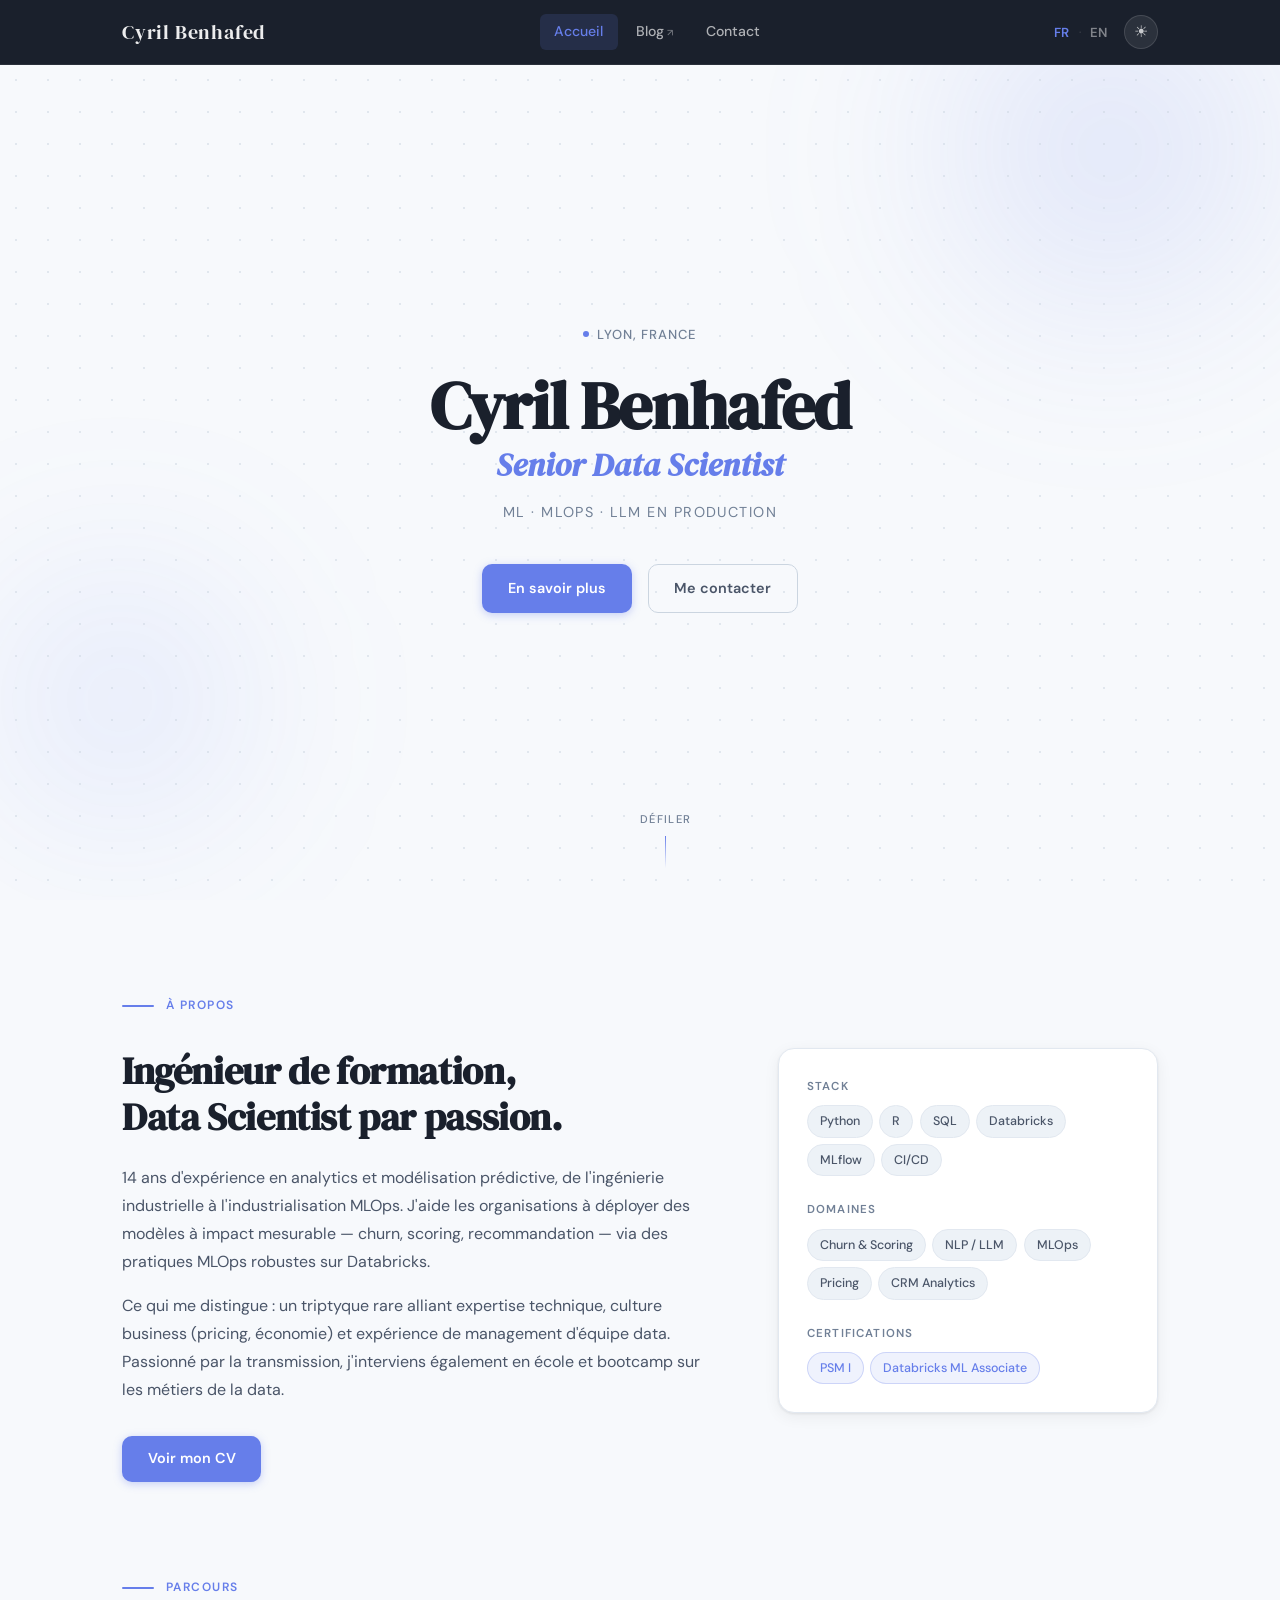
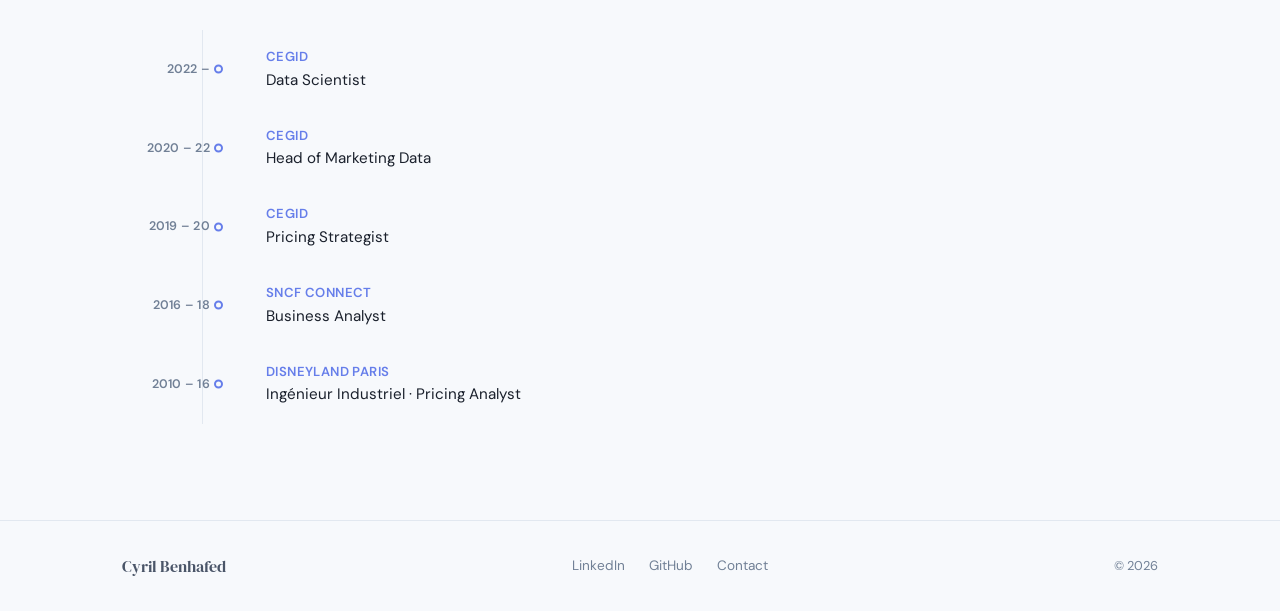
==== index.html @ c1a36646 "feat: website initial (vitrine + CV sources + dev container)" ====
<!DOCTYPE html>
<html lang="fr" data-theme="light">
<head>
  <meta charset="UTF-8">
  <meta name="viewport" content="width=device-width, initial-scale=1.0">
  <title>Cyril Benhafed — Data Scientist</title>
  <link rel="preconnect" href="https://fonts.googleapis.com">
  <link rel="preconnect" href="https://fonts.gstatic.com" crossorigin>
  <link href="https://fonts.googleapis.com/css2?family=DM+Serif+Display:ital@0;1&family=DM+Sans:wght@300;400;500;600&display=swap" rel="stylesheet">
  <link rel="stylesheet" href="styles.css">
</head>
<body>

  <!-- NAV -->
  <nav class="nav" id="navbar">
    <div class="nav-inner">
      <a href="index.html" class="nav-logo">Cyril Benhafed</a>

      <div class="nav-links">
        <a href="index.html" class="nav-link active" data-fr="Accueil" data-en="Home">Accueil</a>
        <a href="https://blog.benhafed.com" class="nav-link nav-link--external" target="_blank" rel="noopener" data-fr="Blog" data-en="Blog">Blog</a>
        <a href="contact.html" class="nav-link" data-fr="Contact" data-en="Contact">Contact</a>
      </div>

      <div class="nav-controls">
        <!-- Lang switcher -->
        <div class="lang-switch">
          <button class="lang-btn active" data-lang="fr" onclick="setLang('fr')">FR</button>
          <span class="lang-sep">·</span>
          <button class="lang-btn" data-lang="en" onclick="setLang('en')">EN</button>
        </div>

        <!-- Theme toggle -->
        <button class="theme-toggle" onclick="toggleTheme()" aria-label="Toggle theme">
          <span class="theme-icon theme-icon--light">☀︎</span>
          <span class="theme-icon theme-icon--dark">☽</span>
        </button>

        <!-- Mobile menu -->
        <button class="burger" onclick="toggleMenu()" aria-label="Menu">
          <span></span><span></span><span></span>
        </button>
      </div>
    </div>

    <!-- Mobile dropdown -->
    <div class="mobile-menu" id="mobileMenu">
      <a href="index.html" class="mobile-link active" data-fr="Accueil" data-en="Home">Accueil</a>
      <a href="https://blog.benhafed.com" class="mobile-link" target="_blank" rel="noopener" data-fr="Blog" data-en="Blog">Blog ↗</a>
      <a href="contact.html" class="mobile-link" data-fr="Contact" data-en="Contact">Contact</a>
    </div>
  </nav>

  <!-- HERO -->
  <section class="hero">
    <div class="hero-bg">
      <div class="hero-orb hero-orb--1"></div>
      <div class="hero-orb hero-orb--2"></div>
      <div class="hero-grid"></div>
    </div>

    <div class="hero-content">
      <div class="hero-eyebrow">
        <span class="eyebrow-dot"></span>
        <span data-fr="Lyon, France" data-en="Lyon, France">Lyon, France</span>
      </div>

      <h1 class="hero-title">
        <span class="hero-name">Cyril Benhafed</span>
        <span class="hero-role" data-fr="Senior Data Scientist" data-en="Senior Data Scientist">Senior Data Scientist</span>
      </h1>

      <p class="hero-sub" data-fr="ML · MLOps · LLM en production" data-en="ML · MLOps · LLMs in production">ML · MLOps · LLM en production</p>

      <div class="hero-cta">
        <a href="#about" class="btn btn--primary" data-fr="En savoir plus" data-en="Learn more">En savoir plus</a>
        <a href="contact.html" class="btn btn--ghost" data-fr="Me contacter" data-en="Get in touch">Me contacter</a>
      </div>
    </div>

    <div class="hero-scroll">
      <span data-fr="Défiler" data-en="Scroll">Défiler</span>
      <div class="scroll-line"></div>
    </div>
  </section>

  <!-- ABOUT -->
  <section class="about" id="about">
    <div class="container">

      <div class="section-label">
        <span class="label-line"></span>
        <span data-fr="À propos" data-en="About">À propos</span>
      </div>

      <div class="about-grid">
        <div class="about-main">
          <h2 class="about-title" data-fr="Ingénieur de formation,<br>Data Scientist par passion." data-en="Engineer by training,<br>Data Scientist by passion.">
            Ingénieur de formation,<br>Data Scientist par passion.
          </h2>

          <div class="about-text">
            <p data-fr="14 ans d'expérience en analytics et modélisation prédictive, de l'ingénierie industrielle à l'industrialisation MLOps. J'aide les organisations à déployer des modèles à impact mesurable — churn, scoring, recommandation — via des pratiques MLOps robustes sur Databricks."
               data-en="14 years of experience in analytics and predictive modeling, from industrial engineering to MLOps industrialization. I help organizations deploy models with measurable impact — churn, scoring, recommender systems — through robust MLOps practices on Databricks.">
              14 ans d'expérience en analytics et modélisation prédictive, de l'ingénierie industrielle à l'industrialisation MLOps. J'aide les organisations à déployer des modèles à impact mesurable — churn, scoring, recommandation — via des pratiques MLOps robustes sur Databricks.
            </p>
            <p data-fr="Ce qui me distingue : un triptyque rare alliant expertise technique, culture business (pricing, économie) et expérience de management d'équipe data. Passionné par la transmission, j'interviens également en école et bootcamp sur les métiers de la data."
               data-en="What sets me apart: a rare combination of technical expertise, business culture (pricing, economics) and data team management experience. Passionate about knowledge sharing, I also teach in engineering schools and bootcamps.">
              Ce qui me distingue : un triptyque rare alliant expertise technique, culture business (pricing, économie) et expérience de management d'équipe data. Passionné par la transmission, j'interviens également en école et bootcamp sur les métiers de la data.
            </p>
          </div>

          <a href="cv/index.html" class="btn btn--primary" data-fr="Voir mon CV" data-en="View my CV">Voir mon CV</a>
        </div>

        <div class="about-sidebar">
          <div class="pill-group">
            <div class="pill-section">
              <div class="pill-label" data-fr="Stack" data-en="Stack">Stack</div>
              <div class="pills">
                <span class="pill">Python</span>
                <span class="pill">R</span>
                <span class="pill">SQL</span>
                <span class="pill">Databricks</span>
                <span class="pill">MLflow</span>
                <span class="pill">CI/CD</span>
              </div>
            </div>
            <div class="pill-section">
              <div class="pill-label" data-fr="Domaines" data-en="Domains">Domaines</div>
              <div class="pills">
                <span class="pill">Churn & Scoring</span>
                <span class="pill">NLP / LLM</span>
                <span class="pill">MLOps</span>
                <span class="pill">Pricing</span>
                <span class="pill">CRM Analytics</span>
              </div>
            </div>
            <div class="pill-section">
              <div class="pill-label" data-fr="Certifications" data-en="Certifications">Certifications</div>
              <div class="pills">
                <span class="pill pill--accent">PSM I</span>
                <span class="pill pill--accent">Databricks ML Associate</span>
              </div>
            </div>
          </div>
        </div>
      </div>

      <!-- Timeline -->
      <div class="timeline-section">
        <div class="section-label">
          <span class="label-line"></span>
          <span data-fr="Parcours" data-en="Career">Parcours</span>
        </div>
        <div class="timeline">
          <div class="timeline-item">
            <div class="timeline-year">2022 –</div>
            <div class="timeline-body">
              <div class="timeline-co">Cegid</div>
              <div class="timeline-role" data-fr="Data Scientist" data-en="Data Scientist">Data Scientist</div>
            </div>
          </div>
          <div class="timeline-item">
            <div class="timeline-year">2020 – 22</div>
            <div class="timeline-body">
              <div class="timeline-co">Cegid</div>
              <div class="timeline-role" data-fr="Head of Marketing Data" data-en="Head of Marketing Data">Head of Marketing Data</div>
            </div>
          </div>
          <div class="timeline-item">
            <div class="timeline-year">2019 – 20</div>
            <div class="timeline-body">
              <div class="timeline-co">Cegid</div>
              <div class="timeline-role" data-fr="Pricing Strategist" data-en="Pricing Strategist">Pricing Strategist</div>
            </div>
          </div>
          <div class="timeline-item">
            <div class="timeline-year">2016 – 18</div>
            <div class="timeline-body">
              <div class="timeline-co">SNCF Connect</div>
              <div class="timeline-role" data-fr="Business Analyst" data-en="Business Analyst">Business Analyst</div>
            </div>
          </div>
          <div class="timeline-item">
            <div class="timeline-year">2010 – 16</div>
            <div class="timeline-body">
              <div class="timeline-co">Disneyland Paris</div>
              <div class="timeline-role" data-fr="Ingénieur Industriel · Pricing Analyst" data-en="Industrial Engineer · Pricing Analyst">Ingénieur Industriel · Pricing Analyst</div>
            </div>
          </div>
        </div>
      </div>

    </div>
  </section>

  <!-- FOOTER -->
  <footer class="footer">
    <div class="container footer-inner">
      <span class="footer-name">Cyril Benhafed</span>
      <div class="footer-links">
        <a href="https://www.linkedin.com/in/cyril-benhafed/" target="_blank" rel="noopener">LinkedIn</a>
        <a href="https://github.com/cyrilbenhafed" target="_blank" rel="noopener">GitHub</a>
        <a href="contact.html" data-fr="Contact" data-en="Contact">Contact</a>
      </div>
      <span class="footer-copy">© 2026</span>
    </div>
  </footer>

  <script src="main.js"></script>
</body>
</html>
---- styles.css ----
/* ============================================
   benhafed.com — styles.css
   Palette : slate/indigo · DM Serif + DM Sans
   ============================================ */

/* ---- CSS Variables ---- */
:root {
  /* Light mode (default) */
  --bg:         #f7f9fc;
  --bg-2:       #edf2f7;
  --bg-card:    #ffffff;
  --text:       #1a202c;
  --text-2:     #4a5568;
  --text-3:     #718096;
  --accent:     #667eea;
  --accent-2:   #4a6cf7;
  --accent-rgb: 102, 126, 234;
  --border:     #cbd5e0;
  --border-2:   #e2e8f0;
  --shadow:     0 1px 3px rgba(0,0,0,0.08), 0 4px 16px rgba(0,0,0,0.06);
  --shadow-lg:  0 8px 32px rgba(0,0,0,0.10);

  /* Shared */
  --radius:     10px;
  --radius-lg:  16px;
  --transition: 0.22s ease;
  --max-w:      1100px;
}

[data-theme="dark"] {
  --bg:         #1a202c;
  --bg-2:       #2d3748;
  --bg-card:    #242c3a;
  --text:       #f7fafc;
  --text-2:     #cbd5e0;
  --text-3:     #718096;
  --accent:     #667eea;
  --accent-2:   #76e4f7;
  --accent-rgb: 102, 126, 234;
  --border:     #4a5568;
  --border-2:   #2d3748;
  --shadow:     0 1px 3px rgba(0,0,0,0.3), 0 4px 16px rgba(0,0,0,0.2);
  --shadow-lg:  0 8px 32px rgba(0,0,0,0.35);
}

/* ---- Reset ---- */
*, *::before, *::after { box-sizing: border-box; margin: 0; padding: 0; }

html { scroll-behavior: smooth; }

body {
  font-family: 'DM Sans', -apple-system, sans-serif;
  background: var(--bg);
  color: var(--text);
  line-height: 1.65;
  transition: background var(--transition), color var(--transition);
  overflow-x: hidden;
}

a { color: inherit; text-decoration: none; }
img { max-width: 100%; display: block; }

/* ---- Container ---- */
.container {
  width: 100%;
  max-width: var(--max-w);
  margin: 0 auto;
  padding: 0 2rem;
}

/* ============================================
   NAV  — toujours dark (fil rouge blog + CV)
   ============================================ */
.nav {
  position: fixed;
  top: 0; left: 0; right: 0;
  z-index: 100;
  background: #1a202c;
  border-bottom: 1px solid rgba(255,255,255,0.07);
  transition: box-shadow var(--transition);
}

.nav.scrolled {
  box-shadow: 0 2px 16px rgba(0,0,0,0.35);
}

.nav-inner {
  max-width: var(--max-w);
  margin: 0 auto;
  padding: 0 2rem;
  height: 64px;
  display: flex;
  align-items: center;
  justify-content: space-between;
  gap: 2rem;
}

.nav-logo {
  font-family: 'DM Serif Display', serif;
  font-size: 1.25rem;
  color: #ffffff;
  letter-spacing: 0.04em;
  flex-shrink: 0;
  opacity: 0.92;
  transition: opacity var(--transition);
}

.nav-logo:hover { opacity: 1; }

.nav-links {
  display: flex;
  gap: 0.25rem;
  flex: 1;
  justify-content: center;
}

.nav-link {
  font-size: 0.88rem;
  font-weight: 500;
  color: rgba(255,255,255,0.65);
  padding: 0.4rem 0.9rem;
  border-radius: 6px;
  transition: color var(--transition), background var(--transition);
}

.nav-link:hover {
  color: #ffffff;
  background: rgba(255,255,255,0.08);
}

.nav-link.active {
  color: var(--accent);
  background: rgba(102,126,234,0.15);
}

/* Lien externe blog — légèrement différencié */
.nav-link--external::after {
  content: ' ↗';
  font-size: 0.7em;
  opacity: 0.6;
}

.nav-controls {
  display: flex;
  align-items: center;
  gap: 0.75rem;
  flex-shrink: 0;
}

/* Lang switch */
.lang-switch {
  display: flex;
  align-items: center;
  gap: 0.3rem;
  font-size: 0.82rem;
}

.lang-btn {
  background: none;
  border: none;
  cursor: pointer;
  font-size: 0.82rem;
  font-weight: 600;
  font-family: 'DM Sans', sans-serif;
  color: rgba(255,255,255,0.45);
  padding: 0.2rem 0.3rem;
  border-radius: 4px;
  transition: color var(--transition);
}

.lang-btn.active { color: var(--accent); }
.lang-btn:hover  { color: rgba(255,255,255,0.9); }

.lang-sep { color: rgba(255,255,255,0.2); font-size: 0.7rem; }

/* Theme toggle */
.theme-toggle {
  background: rgba(255,255,255,0.08);
  border: 1px solid rgba(255,255,255,0.12);
  border-radius: 50%;
  width: 34px; height: 34px;
  display: flex; align-items: center; justify-content: center;
  cursor: pointer;
  transition: background var(--transition), border-color var(--transition);
  position: relative;
  overflow: hidden;
}

.theme-toggle:hover {
  background: rgba(255,255,255,0.14);
  border-color: rgba(255,255,255,0.22);
}

.theme-icon {
  position: absolute;
  font-size: 1rem;
  line-height: 1;
  color: rgba(255,255,255,0.75);
  transition: opacity 0.2s, transform 0.3s;
}

.theme-icon--light { opacity: 1; transform: translateY(0) rotate(0deg); }
.theme-icon--dark  { opacity: 0; transform: translateY(8px) rotate(-20deg); }

[data-theme="dark"] .theme-icon--light {
  opacity: 0; transform: translateY(-8px) rotate(20deg);
}
[data-theme="dark"] .theme-icon--dark {
  opacity: 1; transform: translateY(0) rotate(0deg);
}

/* Burger */
.burger {
  display: none;
  flex-direction: column;
  gap: 5px;
  background: none;
  border: none;
  cursor: pointer;
  padding: 4px;
}

.burger span {
  display: block;
  width: 22px; height: 2px;
  background: rgba(255,255,255,0.75);
  border-radius: 2px;
  transition: var(--transition);
}

/* Mobile menu */
.mobile-menu {
  display: none;
  flex-direction: column;
  background: #1a202c;
  border-top: 1px solid rgba(255,255,255,0.07);
  padding: 0.75rem 2rem;
  gap: 0.25rem;
}

.mobile-menu.open { display: flex; }

.mobile-link {
  font-size: 0.95rem;
  font-weight: 500;
  color: rgba(255,255,255,0.65);
  padding: 0.5rem 0.5rem;
  border-radius: 6px;
  transition: color var(--transition), background var(--transition);
}

.mobile-link:hover {
  color: #ffffff;
  background: rgba(255,255,255,0.08);
}

.mobile-link.active {
  color: var(--accent);
  background: rgba(102,126,234,0.15);
}

/* ============================================
   HERO
   ============================================ */
.hero {
  position: relative;
  min-height: 100vh;
  display: flex;
  align-items: center;
  justify-content: center;
  padding: 8rem 2rem 6rem;
  overflow: hidden;
}

.hero-bg {
  position: absolute;
  inset: 0;
  pointer-events: none;
  z-index: 0;
}

/* Subtle dot grid */
.hero-grid {
  position: absolute;
  inset: 0;
  background-image: radial-gradient(circle, var(--border) 1px, transparent 1px);
  background-size: 32px 32px;
  opacity: 0.5;
}

/* Soft orbs */
.hero-orb {
  position: absolute;
  border-radius: 50%;
  filter: blur(80px);
  pointer-events: none;
}

.hero-orb--1 {
  width: 500px; height: 500px;
  background: radial-gradient(circle, rgba(102,126,234,0.18) 0%, transparent 70%);
  top: -100px; right: -80px;
}

.hero-orb--2 {
  width: 400px; height: 400px;
  background: radial-gradient(circle, rgba(74,108,247,0.12) 0%, transparent 70%);
  bottom: 0; left: -80px;
}

[data-theme="dark"] .hero-orb--1 {
  background: radial-gradient(circle, rgba(102,126,234,0.25) 0%, transparent 70%);
}
[data-theme="dark"] .hero-orb--2 {
  background: radial-gradient(circle, rgba(118,228,247,0.12) 0%, transparent 70%);
}

.hero-content {
  position: relative;
  z-index: 1;
  text-align: center;
  max-width: 720px;
  animation: fadeUp 0.7s ease both;
}

@keyframes fadeUp {
  from { opacity: 0; transform: translateY(24px); }
  to   { opacity: 1; transform: translateY(0); }
}

.hero-eyebrow {
  display: inline-flex;
  align-items: center;
  gap: 0.5rem;
  font-size: 0.82rem;
  font-weight: 500;
  color: var(--text-3);
  letter-spacing: 0.08em;
  text-transform: uppercase;
  margin-bottom: 1.5rem;
  animation: fadeUp 0.7s 0.1s ease both;
}

.eyebrow-dot {
  width: 6px; height: 6px;
  background: var(--accent);
  border-radius: 50%;
  display: inline-block;
}

.hero-title {
  display: flex;
  flex-direction: column;
  align-items: center;
  gap: 0.2rem;
  margin-bottom: 1rem;
  animation: fadeUp 0.7s 0.15s ease both;
}

.hero-name {
  font-family: 'DM Serif Display', serif;
  font-size: clamp(2.6rem, 6vw, 4.2rem);
  line-height: 1.1;
  color: var(--text);
  letter-spacing: -0.02em;
}

.hero-role {
  font-family: 'DM Serif Display', serif;
  font-style: italic;
  font-size: clamp(1.4rem, 3vw, 2rem);
  color: var(--accent);
  line-height: 1.2;
}

.hero-sub {
  font-size: 0.9rem;
  font-weight: 400;
  color: var(--text-3);
  letter-spacing: 0.1em;
  text-transform: uppercase;
  margin-bottom: 2.5rem;
  animation: fadeUp 0.7s 0.2s ease both;
}

.hero-cta {
  display: flex;
  gap: 1rem;
  justify-content: center;
  flex-wrap: wrap;
  animation: fadeUp 0.7s 0.25s ease both;
}

/* Scroll hint */
.hero-scroll {
  position: absolute;
  bottom: 2rem;
  left: 50%;
  transform: translateX(-50%);
  display: flex;
  flex-direction: column;
  align-items: center;
  gap: 0.5rem;
  font-size: 0.7rem;
  font-weight: 500;
  color: var(--text-3);
  letter-spacing: 0.12em;
  text-transform: uppercase;
  animation: fadeUp 0.7s 0.4s ease both;
}

.scroll-line {
  width: 1px; height: 32px;
  background: linear-gradient(to bottom, var(--accent), transparent);
  animation: scrollPulse 1.8s ease-in-out infinite;
}

@keyframes scrollPulse {
  0%, 100% { opacity: 1; transform: scaleY(1); }
  50% { opacity: 0.4; transform: scaleY(0.6); }
}

/* ============================================
   BUTTONS
   ============================================ */
.btn {
  display: inline-flex;
  align-items: center;
  gap: 0.5rem;
  padding: 0.7rem 1.6rem;
  border-radius: var(--radius);
  font-size: 0.9rem;
  font-weight: 600;
  font-family: 'DM Sans', sans-serif;
  cursor: pointer;
  border: none;
  transition: all var(--transition);
  white-space: nowrap;
}

.btn--primary {
  background: var(--accent);
  color: white;
  box-shadow: 0 2px 8px rgba(var(--accent-rgb), 0.35);
}

.btn--primary:hover {
  background: var(--accent-2);
  transform: translateY(-2px);
  box-shadow: 0 6px 20px rgba(var(--accent-rgb), 0.4);
}

.btn--ghost {
  background: transparent;
  color: var(--text-2);
  border: 1px solid var(--border);
}

.btn--ghost:hover {
  border-color: var(--accent);
  color: var(--accent);
  background: rgba(var(--accent-rgb), 0.06);
}

.btn--full { width: 100%; justify-content: center; }

/* ============================================
   SECTION LABEL
   ============================================ */
.section-label {
  display: flex;
  align-items: center;
  gap: 0.75rem;
  font-size: 0.75rem;
  font-weight: 600;
  color: var(--accent);
  letter-spacing: 0.12em;
  text-transform: uppercase;
  margin-bottom: 2rem;
}

.label-line {
  display: block;
  width: 32px; height: 2px;
  background: var(--accent);
  border-radius: 2px;
  flex-shrink: 0;
}

/* ============================================
   ABOUT
   ============================================ */
.about {
  padding: 6rem 0;
}

.about-grid {
  display: grid;
  grid-template-columns: 1fr 380px;
  gap: 4rem;
  align-items: start;
  margin-bottom: 5rem;
}

.about-title {
  font-family: 'DM Serif Display', serif;
  font-size: clamp(1.8rem, 3vw, 2.6rem);
  line-height: 1.2;
  color: var(--text);
  margin-bottom: 1.5rem;
  letter-spacing: -0.01em;
}

.about-text {
  display: flex;
  flex-direction: column;
  gap: 1rem;
  color: var(--text-2);
  font-size: 1rem;
  line-height: 1.75;
  margin-bottom: 2rem;
}

/* Pills sidebar */
.pill-group {
  background: var(--bg-card);
  border: 1px solid var(--border-2);
  border-radius: var(--radius-lg);
  padding: 1.75rem;
  box-shadow: var(--shadow);
  display: flex;
  flex-direction: column;
  gap: 1.5rem;
  position: sticky;
  top: 84px;
}

.pill-section { display: flex; flex-direction: column; gap: 0.6rem; }

.pill-label {
  font-size: 0.72rem;
  font-weight: 600;
  color: var(--text-3);
  text-transform: uppercase;
  letter-spacing: 0.1em;
}

.pills {
  display: flex;
  flex-wrap: wrap;
  gap: 0.4rem;
}

.pill {
  display: inline-block;
  padding: 0.3rem 0.75rem;
  background: var(--bg-2);
  color: var(--text-2);
  border: 1px solid var(--border-2);
  border-radius: 100px;
  font-size: 0.78rem;
  font-weight: 500;
  transition: var(--transition);
}

.pill--accent {
  background: rgba(var(--accent-rgb), 0.1);
  color: var(--accent);
  border-color: rgba(var(--accent-rgb), 0.25);
}

/* Timeline */
.timeline-section { padding-top: 1rem; }

.timeline {
  display: flex;
  flex-direction: column;
  gap: 0;
  position: relative;
  padding-left: 1rem;
}

.timeline::before {
  content: '';
  position: absolute;
  left: 80px;
  top: 0; bottom: 0;
  width: 1px;
  background: var(--border-2);
}

.timeline-item {
  display: grid;
  grid-template-columns: 80px 1fr;
  gap: 1.5rem;
  align-items: center;
  padding: 1rem 0;
  position: relative;
}

.timeline-item::after {
  content: '';
  position: absolute;
  left: calc(80px - 4px);
  top: 50%;
  transform: translateY(-50%);
  width: 9px; height: 9px;
  background: var(--bg);
  border: 2px solid var(--accent);
  border-radius: 50%;
  z-index: 1;
}

.timeline-year {
  font-size: 0.78rem;
  font-weight: 600;
  color: var(--text-3);
  text-align: right;
  padding-right: 0.5rem;
  letter-spacing: 0.02em;
}

.timeline-body { padding-left: 1.5rem; }

.timeline-co {
  font-size: 0.82rem;
  font-weight: 600;
  color: var(--accent);
  letter-spacing: 0.03em;
  text-transform: uppercase;
}

.timeline-role {
  font-size: 0.95rem;
  color: var(--text);
  font-weight: 400;
}

/* ============================================
   PAGE HEADER (Contact)
   ============================================ */
.page-header {
  position: relative;
  padding: 8rem 0 4rem;
  overflow: hidden;
  border-bottom: 1px solid var(--border-2);
}

.page-header-bg {
  position: absolute;
  inset: 0;
  pointer-events: none;
}

.page-title {
  font-family: 'DM Serif Display', serif;
  font-size: clamp(2.4rem, 5vw, 3.6rem);
  color: var(--text);
  margin-bottom: 0.75rem;
  letter-spacing: -0.02em;
}

.page-sub {
  font-size: 1.05rem;
  color: var(--text-2);
  max-width: 560px;
}

/* ============================================
   CONTACT
   ============================================ */
.contact-section { padding: 5rem 0; }

.contact-grid {
  display: grid;
  grid-template-columns: 1fr 1fr;
  gap: 4rem;
  align-items: start;
}

.contact-cards {
  display: flex;
  flex-direction: column;
  gap: 0.75rem;
  margin-bottom: 2rem;
}

.contact-card {
  display: flex;
  align-items: center;
  gap: 1rem;
  background: var(--bg-card);
  border: 1px solid var(--border-2);
  border-radius: var(--radius);
  padding: 1rem 1.25rem;
  transition: var(--transition);
  cursor: pointer;
  box-shadow: var(--shadow);
}

.contact-card:hover {
  border-color: rgba(var(--accent-rgb), 0.4);
  transform: translateX(4px);
  box-shadow: var(--shadow-lg);
}

.contact-card-icon {
  width: 40px; height: 40px;
  background: rgba(var(--accent-rgb), 0.1);
  color: var(--accent);
  border-radius: 8px;
  display: flex;
  align-items: center;
  justify-content: center;
  font-size: 0.8rem;
  font-weight: 700;
  flex-shrink: 0;
  letter-spacing: 0.02em;
}

.contact-card-body { flex: 1; }

.contact-card-title {
  font-size: 0.9rem;
  font-weight: 600;
  color: var(--text);
}

.contact-card-sub {
  font-size: 0.78rem;
  color: var(--text-3);
}

.contact-card-arrow {
  color: var(--text-3);
  transition: transform var(--transition), color var(--transition);
}

.contact-card:hover .contact-card-arrow {
  transform: translateX(4px);
  color: var(--accent);
}

.contact-note {
  font-size: 0.85rem;
  color: var(--text-3);
  line-height: 1.6;
  border-left: 2px solid var(--border);
  padding-left: 1rem;
}

/* Form */
.contact-form {
  display: flex;
  flex-direction: column;
  gap: 1.25rem;
}

.form-row {
  display: grid;
  grid-template-columns: 1fr 1fr;
  gap: 1rem;
}

.form-group {
  display: flex;
  flex-direction: column;
  gap: 0.4rem;
}

.form-label {
  font-size: 0.8rem;
  font-weight: 600;
  color: var(--text-2);
  letter-spacing: 0.04em;
}

.form-input {
  background: var(--bg-card);
  border: 1px solid var(--border);
  border-radius: var(--radius);
  padding: 0.7rem 0.9rem;
  font-family: 'DM Sans', sans-serif;
  font-size: 0.9rem;
  color: var(--text);
  transition: border-color var(--transition), box-shadow var(--transition);
  outline: none;
  width: 100%;
}

.form-input:focus {
  border-color: var(--accent);
  box-shadow: 0 0 0 3px rgba(var(--accent-rgb), 0.12);
}

.form-textarea {
  resize: vertical;
  min-height: 120px;
}

.form-select { cursor: pointer; }

.form-note {
  font-size: 0.78rem;
  color: var(--text-3);
  text-align: center;
}

/* ============================================
   FOOTER
   ============================================ */
.footer {
  border-top: 1px solid var(--border-2);
  padding: 2rem 0;
  background: var(--bg);
}

.footer-inner {
  display: flex;
  align-items: center;
  justify-content: space-between;
  flex-wrap: wrap;
  gap: 1rem;
}

.footer-name {
  font-family: 'DM Serif Display', serif;
  font-size: 1rem;
  color: var(--text-2);
}

.footer-links {
  display: flex;
  gap: 1.5rem;
}

.footer-links a {
  font-size: 0.85rem;
  color: var(--text-3);
  transition: color var(--transition);
}

.footer-links a:hover { color: var(--accent); }

.footer-copy {
  font-size: 0.8rem;
  color: var(--text-3);
}

/* ============================================
   RESPONSIVE
   ============================================ */
@media (max-width: 900px) {
  .about-grid {
    grid-template-columns: 1fr;
    gap: 2.5rem;
  }

  .pill-group { position: static; }

  .contact-grid {
    grid-template-columns: 1fr;
    gap: 3rem;
  }
}

@media (max-width: 640px) {
  .nav-links { display: none; }
  .burger { display: flex; }

  .container { padding: 0 1.25rem; }

  .hero { padding: 6rem 1.25rem 4rem; }

  .form-row { grid-template-columns: 1fr; }

  .footer-inner { flex-direction: column; text-align: center; }

  .timeline::before { left: 70px; }
  .timeline-item { grid-template-columns: 70px 1fr; }
  .timeline-item::after { left: calc(70px - 4px); }
}
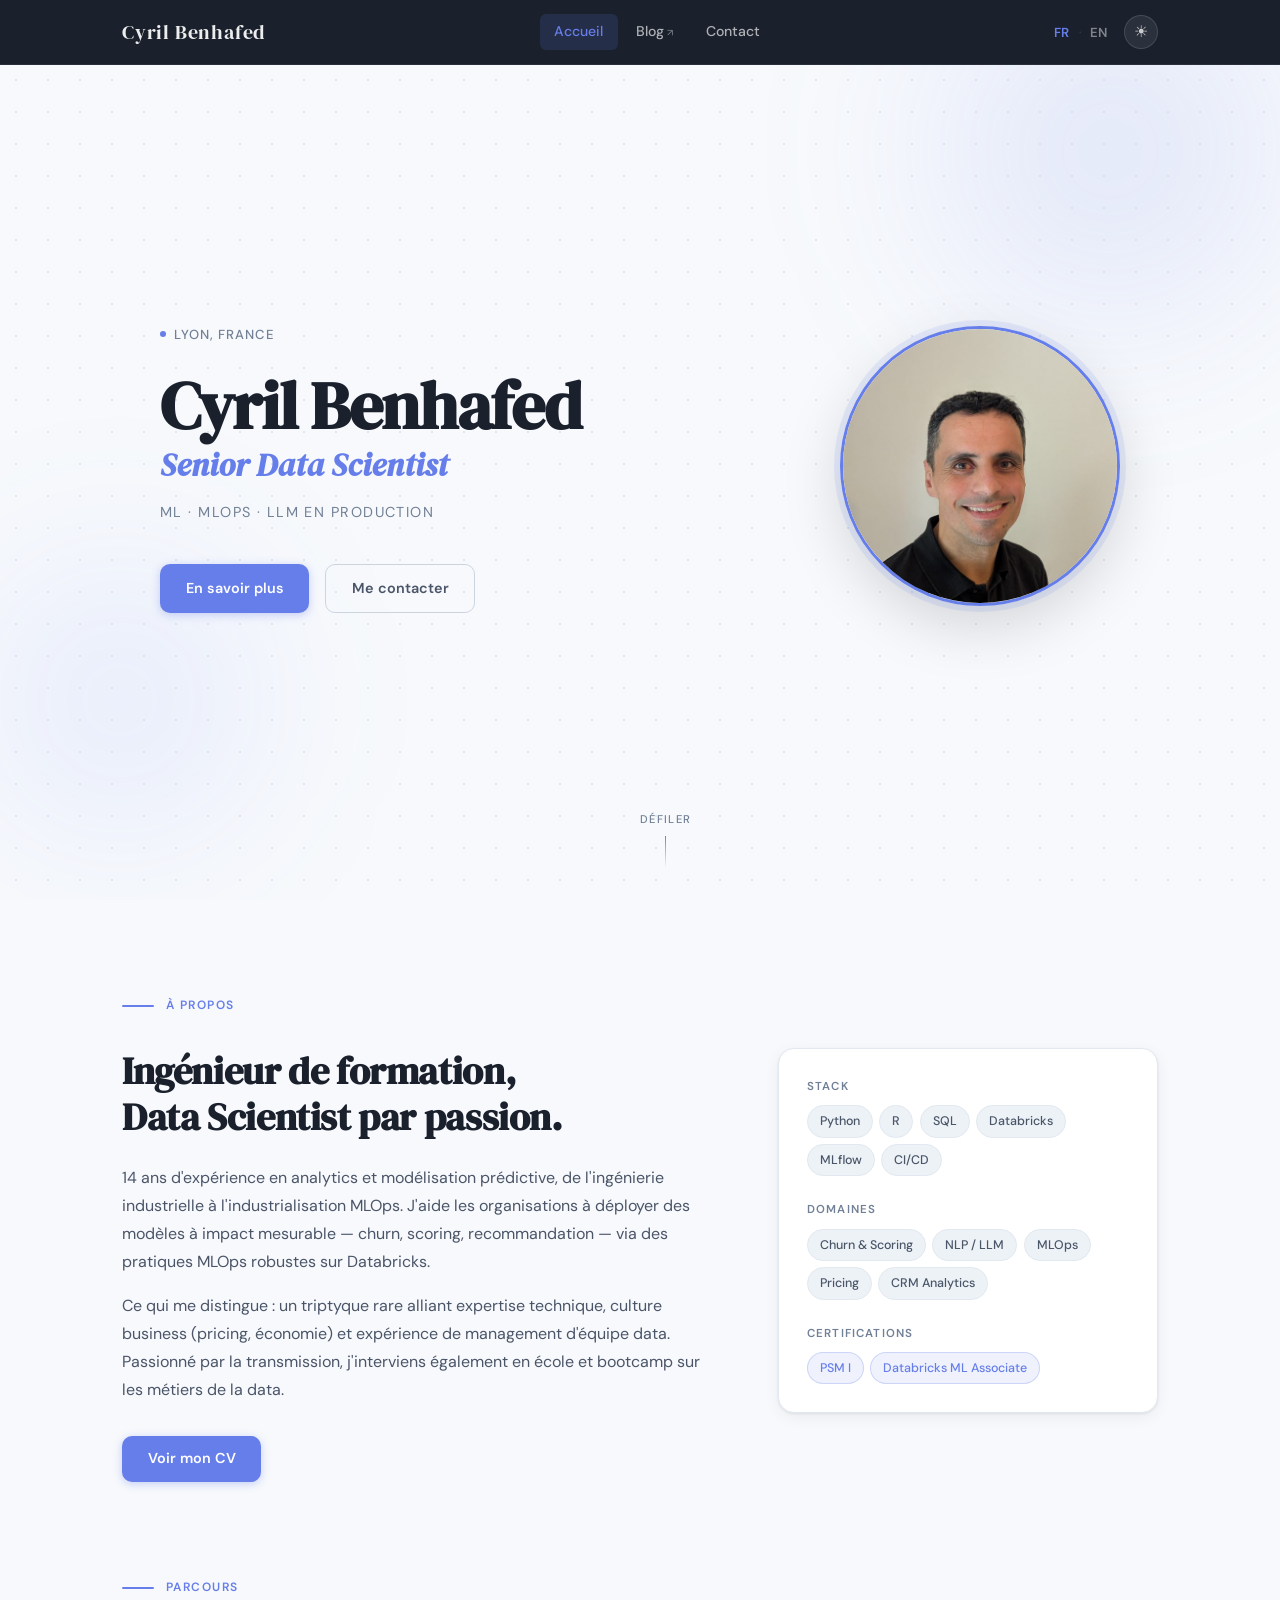
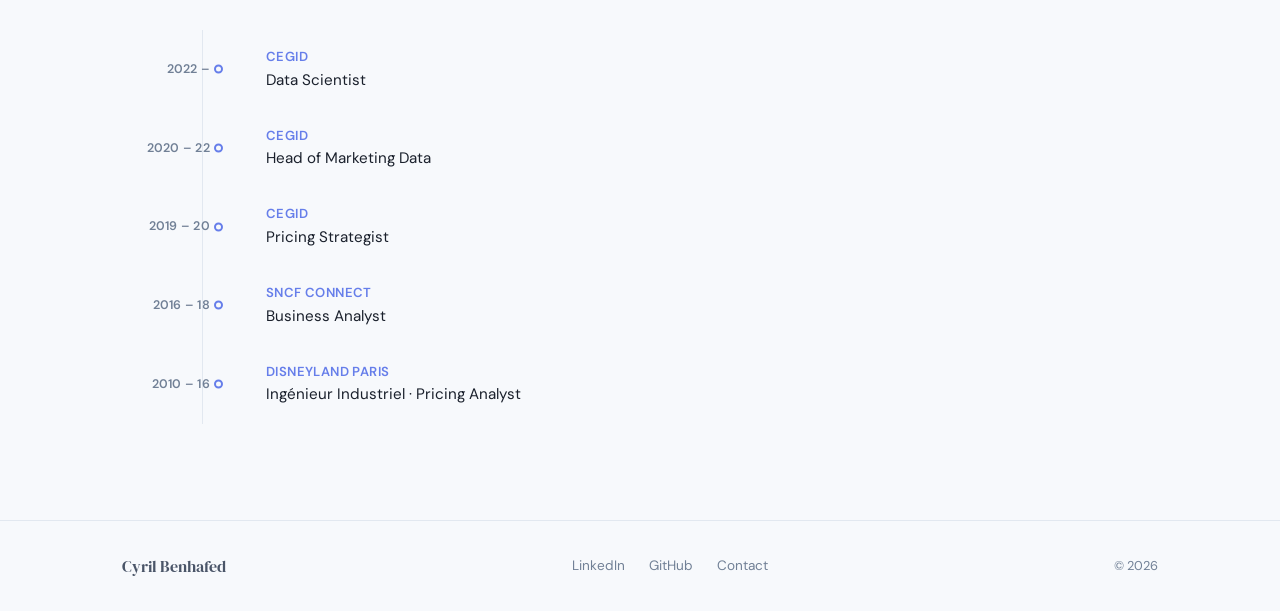
==== commit 3050754e: "feat: add favicon set and hero profile photo with two-column layout" ====
--- a/index.html
+++ b/index.html
@@ -8,6 +8,12 @@
   <link rel="preconnect" href="https://fonts.gstatic.com" crossorigin>
   <link href="https://fonts.googleapis.com/css2?family=DM+Serif+Display:ital@0;1&family=DM+Sans:wght@300;400;500;600&display=swap" rel="stylesheet">
   <link rel="stylesheet" href="styles.css">
+  <link rel="icon" type="image/svg+xml" href="/favicon.svg">
+  <link rel="icon" type="image/png" sizes="32x32" href="/favicon-32x32.png">
+  <link rel="icon" type="image/png" sizes="16x16" href="/favicon-16x16.png">
+  <link rel="icon" href="/favicon.ico" sizes="any">
+  <link rel="apple-touch-icon" sizes="180x180" href="/apple-touch-icon.png">
+  <meta name="theme-color" content="#1a202c">
 </head>
 <body>
 
@@ -60,21 +66,27 @@
     </div>
 
     <div class="hero-content">
-      <div class="hero-eyebrow">
-        <span class="eyebrow-dot"></span>
-        <span data-fr="Lyon, France" data-en="Lyon, France">Lyon, France</span>
-      </div>
-
-      <h1 class="hero-title">
-        <span class="hero-name">Cyril Benhafed</span>
-        <span class="hero-role" data-fr="Senior Data Scientist" data-en="Senior Data Scientist">Senior Data Scientist</span>
-      </h1>
-
-      <p class="hero-sub" data-fr="ML · MLOps · LLM en production" data-en="ML · MLOps · LLMs in production">ML · MLOps · LLM en production</p>
-
-      <div class="hero-cta">
-        <a href="#about" class="btn btn--primary" data-fr="En savoir plus" data-en="Learn more">En savoir plus</a>
-        <a href="contact.html" class="btn btn--ghost" data-fr="Me contacter" data-en="Get in touch">Me contacter</a>
+      <div class="hero-text">
+        <div class="hero-eyebrow">
+          <span class="eyebrow-dot"></span>
+          <span data-fr="Lyon, France" data-en="Lyon, France">Lyon, France</span>
+        </div>
+
+        <h1 class="hero-title">
+          <span class="hero-name">Cyril Benhafed</span>
+          <span class="hero-role" data-fr="Senior Data Scientist" data-en="Senior Data Scientist">Senior Data Scientist</span>
+        </h1>
+
+        <p class="hero-sub" data-fr="ML · MLOps · LLM en production" data-en="ML · MLOps · LLMs in production">ML · MLOps · LLM en production</p>
+
+        <div class="hero-cta">
+          <a href="#about" class="btn btn--primary" data-fr="En savoir plus" data-en="Learn more">En savoir plus</a>
+          <a href="contact.html" class="btn btn--ghost" data-fr="Me contacter" data-en="Get in touch">Me contacter</a>
+        </div>
+      </div>
+
+      <div class="hero-photo" aria-hidden="true">
+        <img src="/assets/photo.jpg" alt="Cyril Benhafed" class="hero-avatar">
       </div>
     </div>
 
--- a/styles.css
+++ b/styles.css
@@ -318,9 +318,18 @@
 .hero-content {
   position: relative;
   z-index: 1;
-  text-align: center;
-  max-width: 720px;
+  display: flex;
+  flex-direction: row;
+  align-items: center;
+  gap: 5rem;
+  max-width: 960px;
+  width: 100%;
   animation: fadeUp 0.7s ease both;
+}
+
+.hero-text {
+  flex: 1;
+  min-width: 0;
 }
 
 @keyframes fadeUp {
@@ -339,6 +348,27 @@
   text-transform: uppercase;
   margin-bottom: 1.5rem;
   animation: fadeUp 0.7s 0.1s ease both;
+}
+
+/* Photo */
+.hero-photo {
+  flex-shrink: 0;
+  animation: fadeUp 0.7s 0.05s ease both;
+}
+
+.hero-avatar {
+  width: 280px;
+  height: 280px;
+  border-radius: 50%;
+  object-fit: cover;
+  object-position: center top;
+  border: 3px solid var(--accent);
+  box-shadow: 0 0 0 6px rgba(102, 126, 234, 0.12), 0 20px 60px rgba(0, 0, 0, 0.15);
+  display: block;
+}
+
+[data-theme="dark"] .hero-avatar {
+  box-shadow: 0 0 0 6px rgba(102, 126, 234, 0.2), 0 20px 60px rgba(0, 0, 0, 0.4);
 }
 
 .eyebrow-dot {
@@ -351,7 +381,7 @@
 .hero-title {
   display: flex;
   flex-direction: column;
-  align-items: center;
+  align-items: flex-start;
   gap: 0.2rem;
   margin-bottom: 1rem;
   animation: fadeUp 0.7s 0.15s ease both;
@@ -386,7 +416,7 @@
 .hero-cta {
   display: flex;
   gap: 1rem;
-  justify-content: center;
+  justify-content: flex-start;
   flex-wrap: wrap;
   animation: fadeUp 0.7s 0.25s ease both;
 }
@@ -864,6 +894,22 @@
   }
 }
 
+@media (max-width: 760px) {
+  .hero-content {
+    flex-direction: column-reverse;
+    text-align: center;
+    gap: 2.5rem;
+  }
+
+  .hero-title { align-items: center; }
+  .hero-cta { justify-content: center; }
+
+  .hero-avatar {
+    width: 160px;
+    height: 160px;
+  }
+}
+
 @media (max-width: 640px) {
   .nav-links { display: none; }
   .burger { display: flex; }
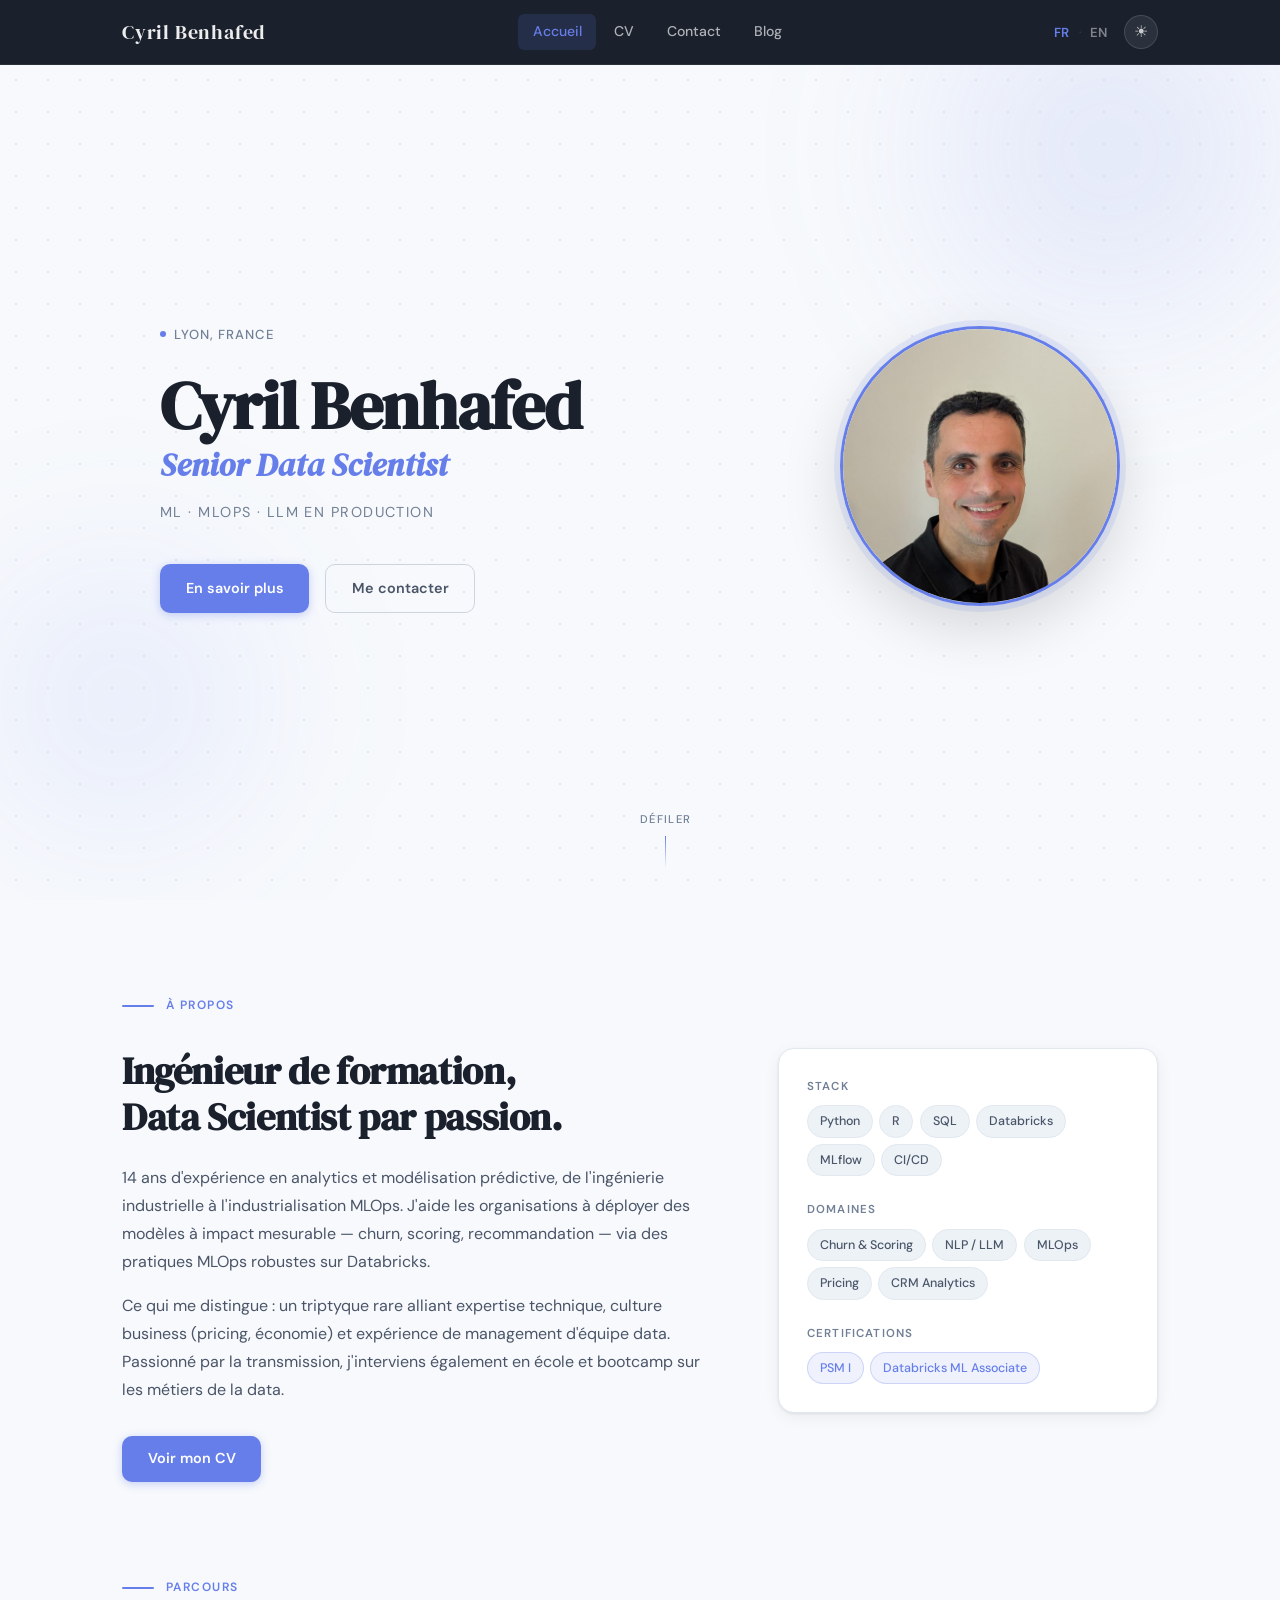
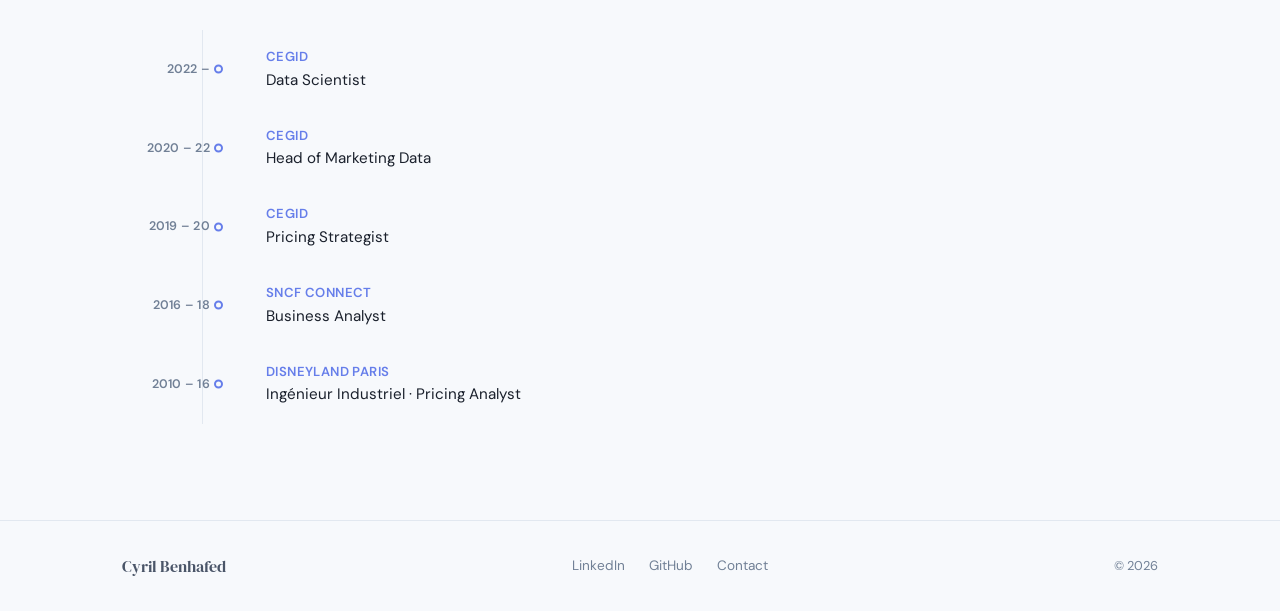
==== commit d9060129: "feat: unify nav across all surfaces and add system-aware dark/light theme" ====
--- a/index.html
+++ b/index.html
@@ -2,6 +2,9 @@
 <html lang="fr" data-theme="light">
 <head>
   <meta charset="UTF-8">
+  <script>
+    (function(){var t=localStorage.getItem('cb-theme')||(window.matchMedia('(prefers-color-scheme: dark)').matches?'dark':'light');document.documentElement.setAttribute('data-theme',t);})();
+  </script>
   <meta name="viewport" content="width=device-width, initial-scale=1.0">
   <title>Cyril Benhafed — Data Scientist</title>
   <link rel="preconnect" href="https://fonts.googleapis.com">
@@ -14,6 +17,21 @@
   <link rel="icon" href="/favicon.ico" sizes="any">
   <link rel="apple-touch-icon" sizes="180x180" href="/apple-touch-icon.png">
   <meta name="theme-color" content="#1a202c">
+  <!-- Open Graph -->
+  <meta property="og:type" content="website">
+  <meta property="og:url" content="https://benhafed.com/">
+  <meta property="og:title" content="Cyril Benhafed — Data Scientist">
+  <meta property="og:description" content="Senior Data Scientist · Lyon, France — ML · MLOps · LLM en production">
+  <meta property="og:image" content="https://benhafed.com/og-image.png">
+  <meta property="og:image:width" content="1200">
+  <meta property="og:image:height" content="630">
+  <meta property="og:locale" content="fr_FR">
+  <meta property="og:site_name" content="Cyril Benhafed">
+  <!-- Twitter Card -->
+  <meta name="twitter:card" content="summary_large_image">
+  <meta name="twitter:title" content="Cyril Benhafed — Data Scientist">
+  <meta name="twitter:description" content="Senior Data Scientist · Lyon, France — ML · MLOps · LLM en production">
+  <meta name="twitter:image" content="https://benhafed.com/og-image.png">
 </head>
 <body>
 
@@ -24,8 +42,9 @@
 
       <div class="nav-links">
         <a href="index.html" class="nav-link active" data-fr="Accueil" data-en="Home">Accueil</a>
-        <a href="https://blog.benhafed.com" class="nav-link nav-link--external" target="_blank" rel="noopener" data-fr="Blog" data-en="Blog">Blog</a>
+        <a href="cv/index.html" class="nav-link" data-fr="CV" data-en="CV">CV</a>
         <a href="contact.html" class="nav-link" data-fr="Contact" data-en="Contact">Contact</a>
+        <a href="https://blog.benhafed.com" class="nav-link" target="_blank" rel="noopener" data-fr="Blog" data-en="Blog">Blog</a>
       </div>
 
       <div class="nav-controls">
@@ -52,8 +71,9 @@
     <!-- Mobile dropdown -->
     <div class="mobile-menu" id="mobileMenu">
       <a href="index.html" class="mobile-link active" data-fr="Accueil" data-en="Home">Accueil</a>
-      <a href="https://blog.benhafed.com" class="mobile-link" target="_blank" rel="noopener" data-fr="Blog" data-en="Blog">Blog ↗</a>
+      <a href="cv/index.html" class="mobile-link" data-fr="CV" data-en="CV">CV</a>
       <a href="contact.html" class="mobile-link" data-fr="Contact" data-en="Contact">Contact</a>
+      <a href="https://blog.benhafed.com" class="mobile-link" target="_blank" rel="noopener" data-fr="Blog" data-en="Blog">Blog</a>
     </div>
   </nav>
 
--- a/styles.css
+++ b/styles.css
@@ -133,12 +133,6 @@
   background: rgba(102,126,234,0.15);
 }
 
-/* Lien externe blog — légèrement différencié */
-.nav-link--external::after {
-  content: ' ↗';
-  font-size: 0.7em;
-  opacity: 0.6;
-}
 
 .nav-controls {
   display: flex;
